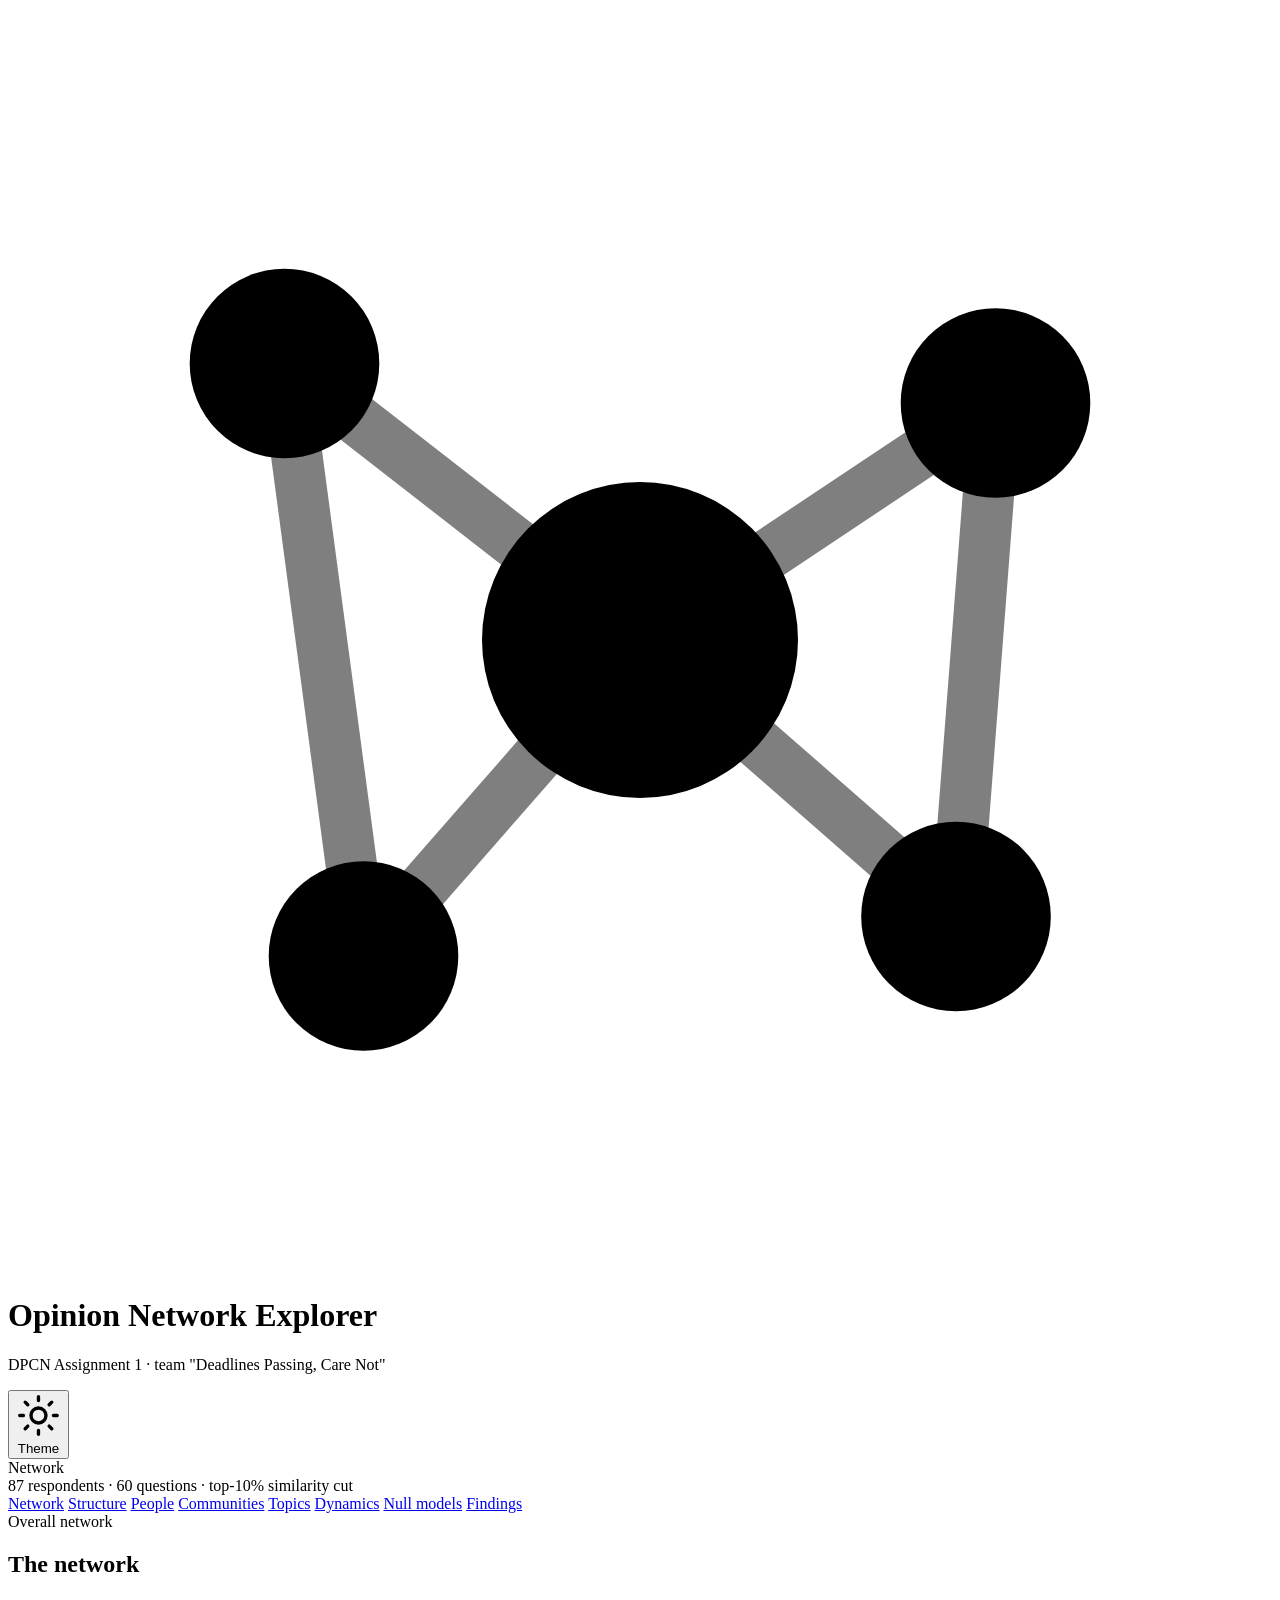
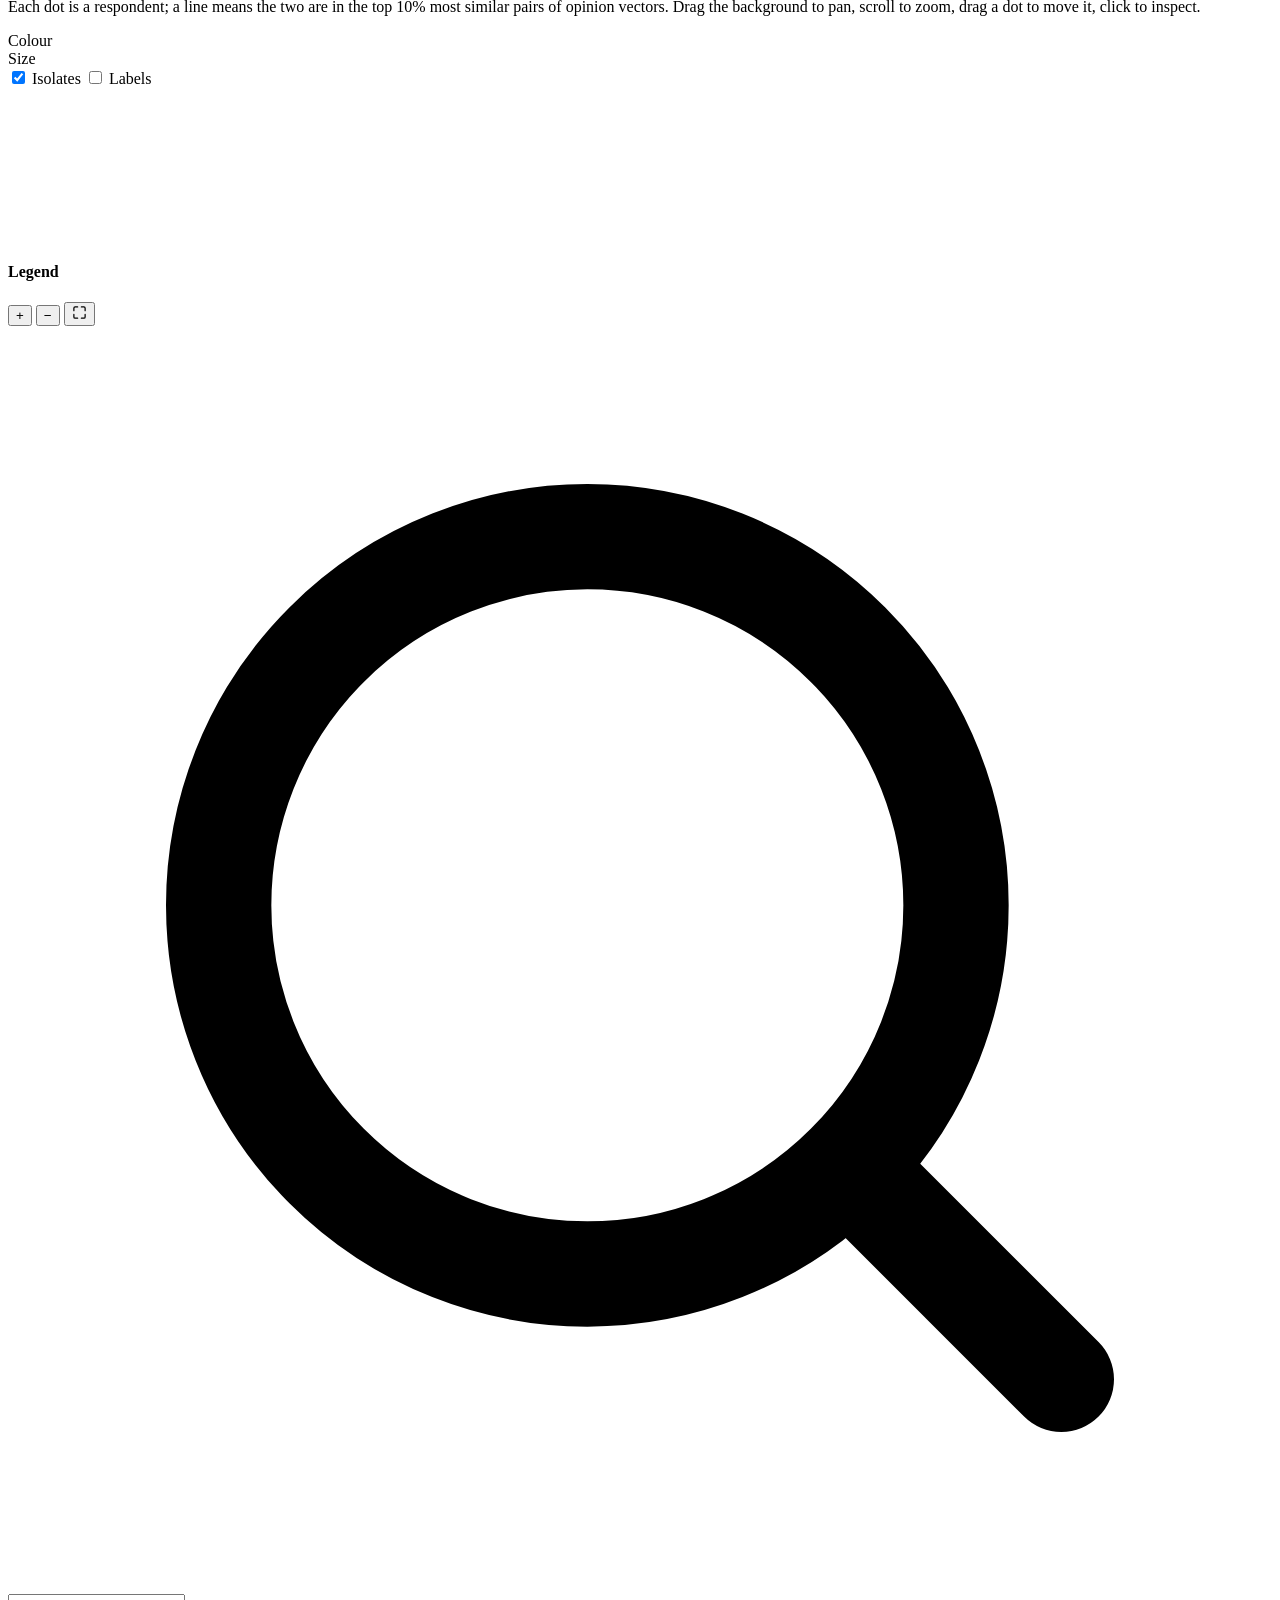
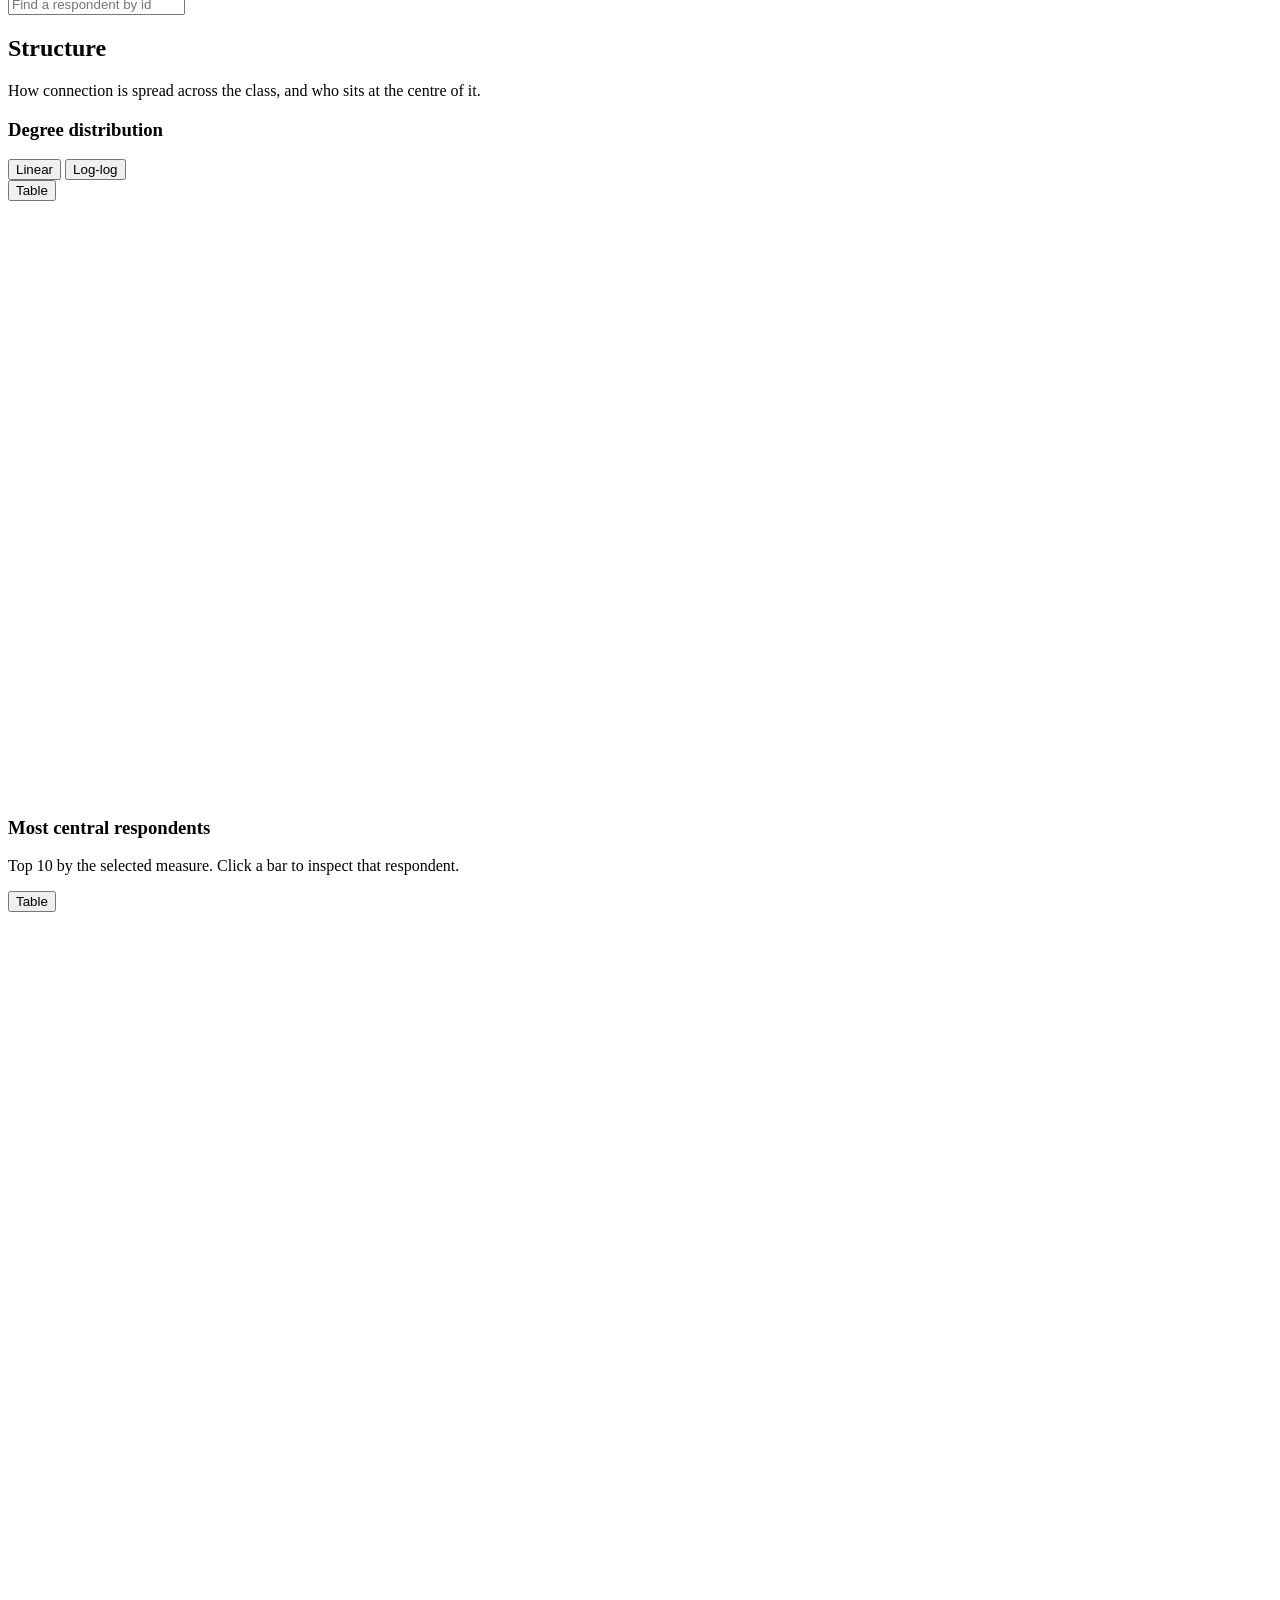
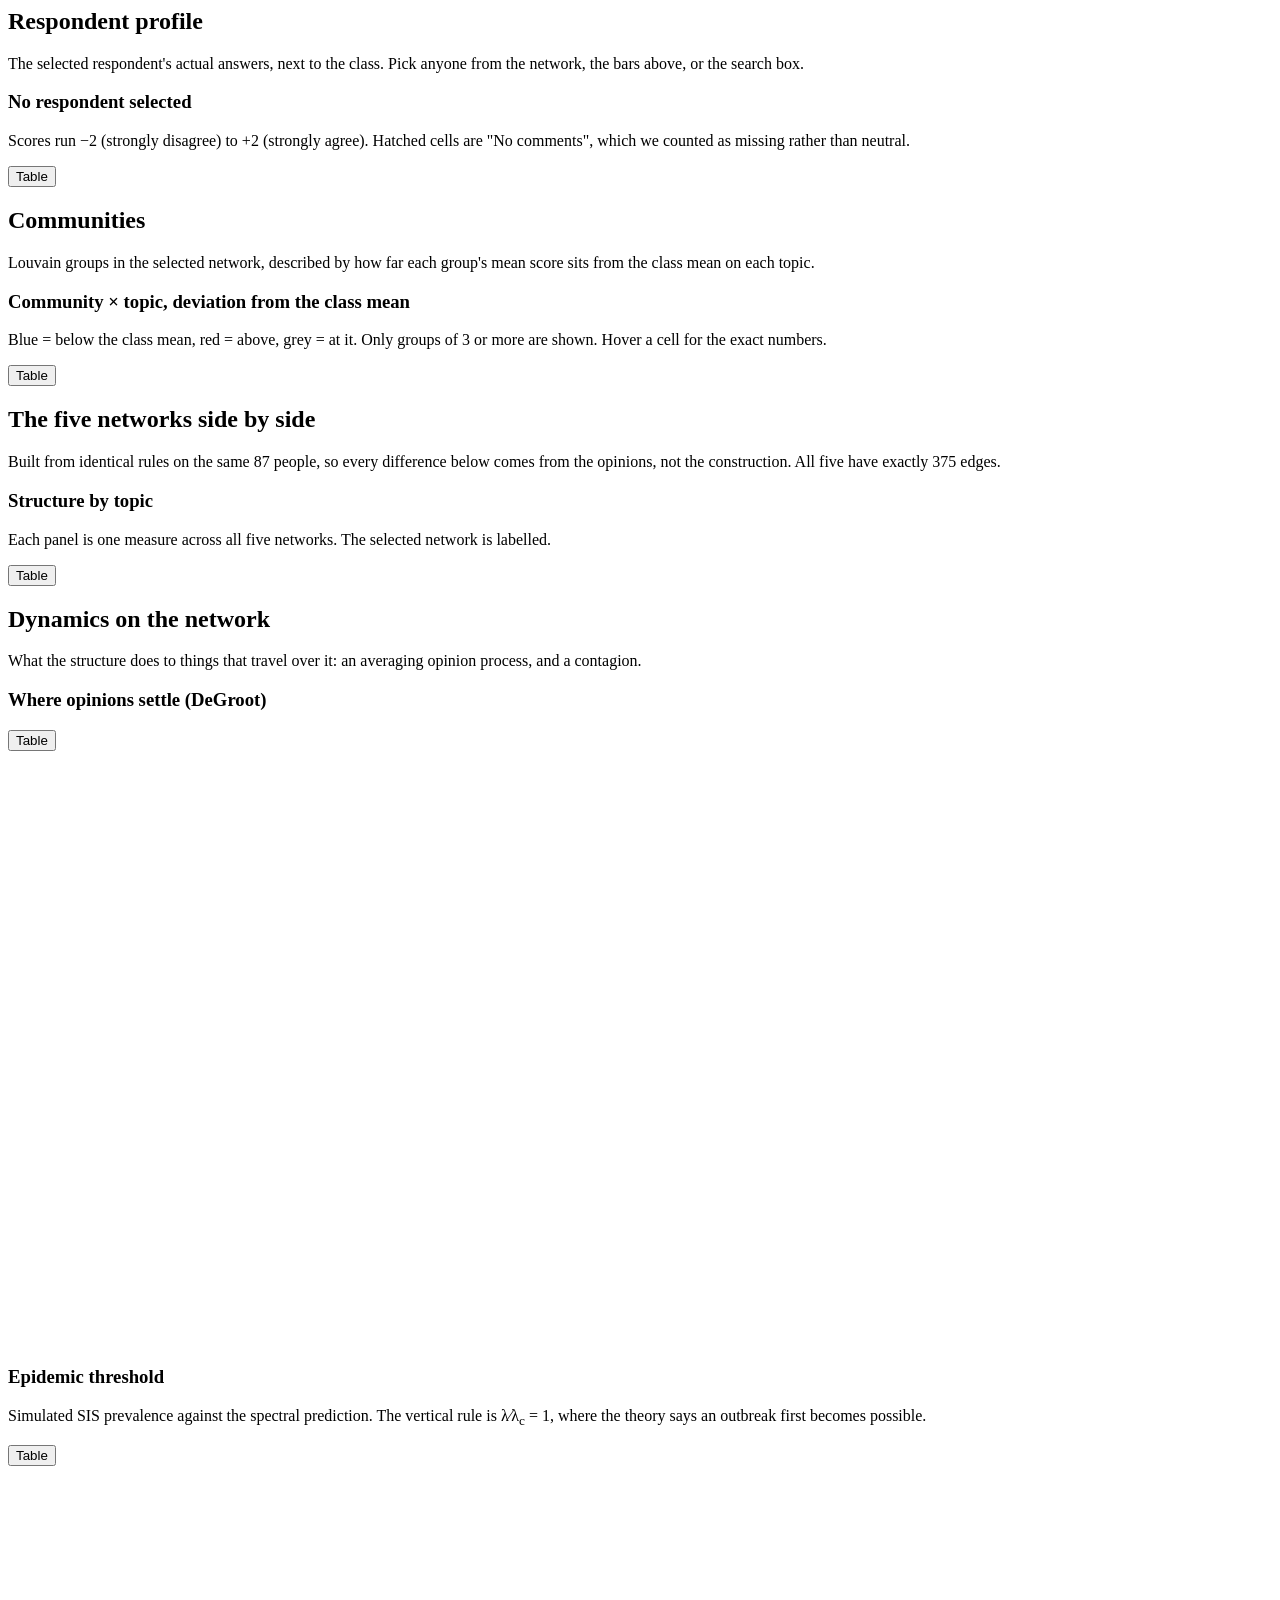
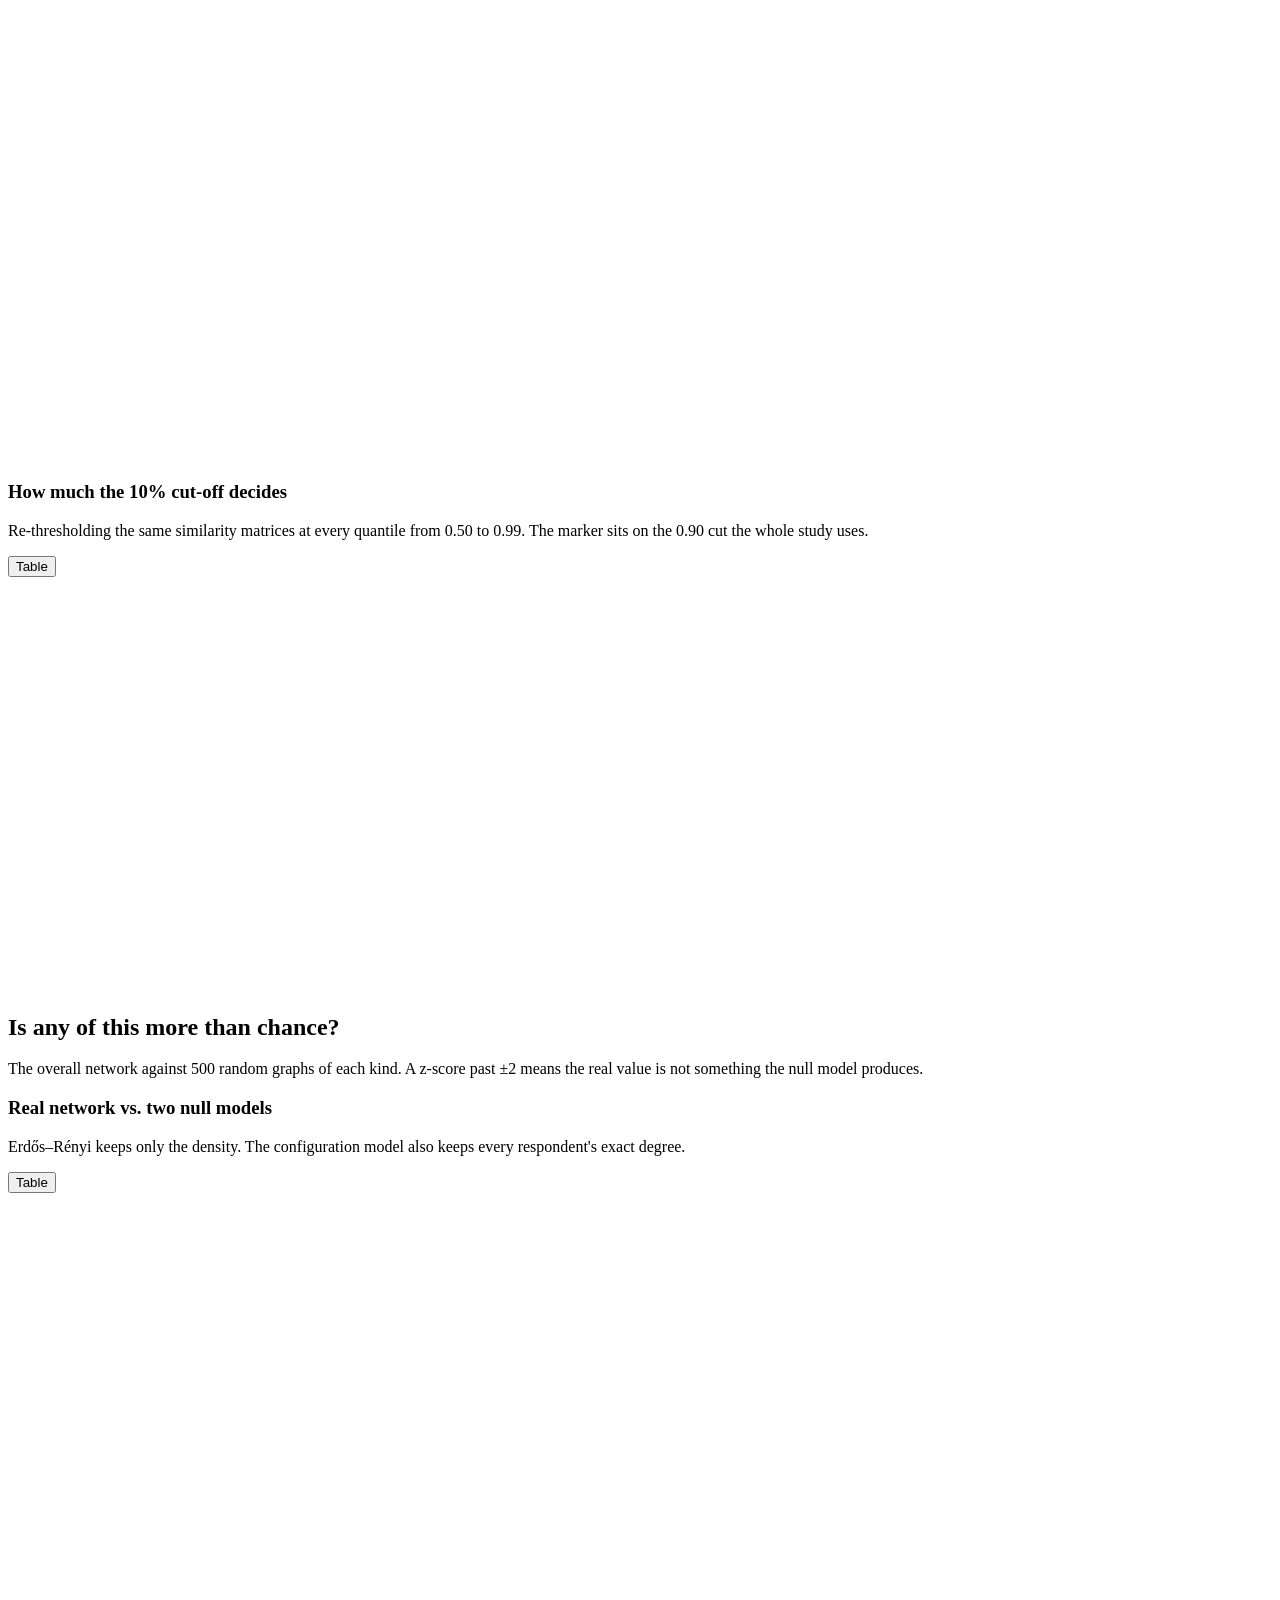
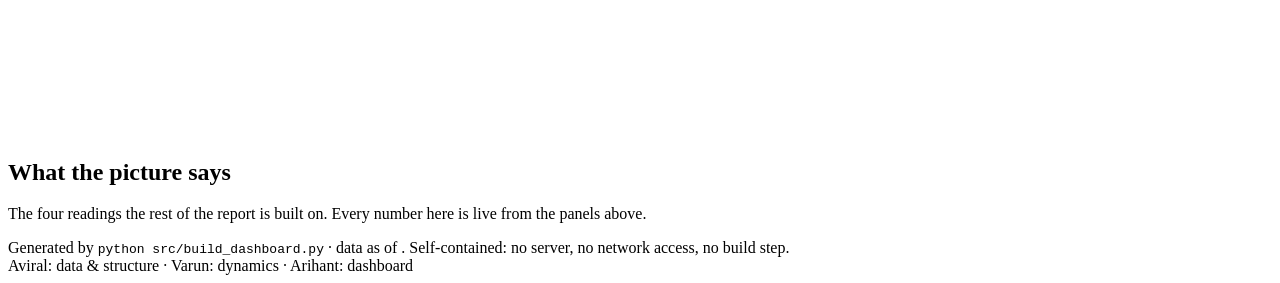
==== src/dashboard_template/index.template.html @ ab02c15d "Visualizations" ====
<!doctype html>
<html lang="en">
<head>
<meta charset="utf-8">
<meta name="viewport" content="width=device-width, initial-scale=1, viewport-fit=cover">
<title>Opinion Network Explorer</title>
<meta name="description" content="Interactive explorer for the class opinion-similarity networks: structure, centrality, communities and dynamics across five networks.">
<style>/*__STYLES__*/</style>
</head>
<body>

<header class="masthead">
  <div class="masthead__inner">
    <div class="masthead__top">
      <div class="wordmark">
        <svg class="wordmark__glyph" viewBox="0 0 32 32" aria-hidden="true">
          <g fill="none" stroke="currentColor" stroke-width="1.3" opacity="0.5">
            <path d="M16 16 L7 9 M16 16 L25 10 M16 16 L9 24 M16 16 L24 23 M7 9 L9 24 M25 10 L24 23"/>
          </g>
          <circle cx="16" cy="16" r="4" fill="var(--s1)"/>
          <circle cx="7" cy="9" r="2.4" fill="var(--s4)"/>
          <circle cx="25" cy="10" r="2.4" fill="var(--s5)"/>
          <circle cx="9" cy="24" r="2.4" fill="var(--s6)"/>
          <circle cx="24" cy="23" r="2.4" fill="var(--s1)"/>
        </svg>
        <div class="wordmark__text">
          <h1>Opinion Network Explorer</h1>
          <p>DPCN Assignment&nbsp;1 · team "Deadlines Passing, Care Not"</p>
        </div>
      </div>

      <div class="masthead__actions">
        <button class="btn btn--ghost" id="theme-toggle" type="button" title="Switch between light and dark">
          <svg viewBox="0 0 24 24" fill="none" stroke="currentColor" stroke-width="1.8" stroke-linecap="round" aria-hidden="true">
            <circle cx="12" cy="12" r="4"/><path d="M12 2v2M12 20v2M4.9 4.9l1.4 1.4M17.7 17.7l1.4 1.4M2 12h2M20 12h2M4.9 19.1l1.4-1.4M17.7 6.3l1.4-1.4"/>
          </svg>
          <span id="theme-label">Theme</span>
        </button>
      </div>
    </div>

    <!-- the one filter row: it scopes every number, chart and table below -->
    <div class="filterbar" role="group" aria-label="Network filter">
      <span class="filterbar__label">Network</span>
      <div class="netpicker" id="netpicker"></div>
      <span class="filterbar__label" style="margin-left:auto">87 respondents · 60 questions · top-10% similarity cut</span>
    </div>

    <nav class="subnav" id="subnav" aria-label="Sections">
      <a href="#explorer">Network</a>
      <a href="#structure">Structure</a>
      <a href="#people">People</a>
      <a href="#communities">Communities</a>
      <a href="#compare">Topics</a>
      <a href="#dynamics">Dynamics</a>
      <a href="#nullmodels">Null models</a>
      <a href="#findings">Findings</a>
    </nav>
  </div>
</header>

<main class="shell">

  <!-- ============================================================ -->
  <section class="hero">
    <div class="hero__lede">
      <div class="hero__eyebrow" id="hero-eyebrow">Overall network</div>
      <div class="hero__figure" id="hero-figure"></div>
      <p class="hero__caption" id="hero-caption"></p>
    </div>
    <div class="tiles" id="tiles"></div>
  </section>

  <!-- ============================================================ -->
  <section class="section" id="explorer">
    <div class="section__head">
      <h2>The network</h2>
      <p>Each dot is a respondent; a line means the two are in the top&nbsp;10% most similar pairs of opinion vectors. Drag the background to pan, scroll to zoom, drag a dot to move it, click to inspect.</p>
    </div>

    <div class="explorer">
      <div class="stage">
        <div class="stage__bar">
          <div class="stage__group">
            <span>Colour</span>
            <div class="seg" id="colour-mode" role="group" aria-label="Node colour"></div>
          </div>
          <div class="stage__group">
            <span>Size</span>
            <div class="seg" id="size-mode" role="group" aria-label="Node size"></div>
          </div>
          <div class="stage__group" style="margin-left:auto;gap:14px">
            <label class="switch"><input type="checkbox" id="toggle-isolates" checked> Isolates</label>
            <label class="switch"><input type="checkbox" id="toggle-labels"> Labels</label>
          </div>
        </div>

        <div class="stage__canvas" id="stage-canvas">
          <canvas id="graph" role="img" aria-label="Node-link diagram of the selected opinion network. The table under 'People' lists every respondent with the same values."></canvas>
          <div class="stage__legend" id="stage-legend">
            <h4 id="legend-title">Legend</h4>
            <div id="legend-body"></div>
          </div>
          <div class="stage__zoom">
            <button type="button" id="zoom-in" title="Zoom in" aria-label="Zoom in">+</button>
            <button type="button" id="zoom-out" title="Zoom out" aria-label="Zoom out">−</button>
            <button type="button" id="zoom-fit" title="Fit to view" aria-label="Fit to view"><svg viewBox="0 0 24 24" width="15" height="15" fill="none" stroke="currentColor" stroke-width="2" stroke-linecap="round" stroke-linejoin="round" aria-hidden="true"><path d="M9 3H5a2 2 0 0 0-2 2v4M15 3h4a2 2 0 0 1 2 2v4M9 21H5a2 2 0 0 1-2-2v-4M15 21h4a2 2 0 0 0 2-2v-4"/></svg></button>
          </div>
        </div>
      </div>

      <aside class="inspector" aria-label="Respondent inspector">
        <div class="inspector__search">
          <svg viewBox="0 0 24 24" fill="none" stroke="currentColor" stroke-width="2" stroke-linecap="round" aria-hidden="true">
            <circle cx="11" cy="11" r="7"/><path d="M20 20l-3.5-3.5"/>
          </svg>
          <input id="search" type="search" list="respondent-ids" placeholder="Find a respondent by id" autocomplete="off" aria-label="Find a respondent by id">
          <datalist id="respondent-ids"></datalist>
        </div>
        <div class="inspector__body" id="inspector-body"></div>
      </aside>
    </div>
  </section>

  <!-- ============================================================ -->
  <section class="section" id="structure">
    <div class="section__head">
      <h2>Structure</h2>
      <p>How connection is spread across the class, and who sits at the centre of it.</p>
    </div>

    <div class="grid grid--halves">
      <div class="card">
        <div class="card__head">
          <div>
            <h3>Degree distribution</h3>
            <p id="degree-sub"></p>
          </div>
          <div class="card__tools">
            <div class="seg" id="degree-scale" role="group" aria-label="Degree axis scale">
              <button type="button" data-scale="linear" aria-pressed="true">Linear</button>
              <button type="button" data-scale="log" aria-pressed="false">Log-log</button>
            </div>
            <button class="btn btn--ghost" type="button" data-table-for="degree-table" aria-pressed="false">Table</button>
          </div>
        </div>
        <svg class="chart" id="degree-chart" viewBox="0 0 640 300" preserveAspectRatio="xMidYMid meet" role="img"></svg>
        <div id="degree-table" hidden></div>
        <p class="note" id="degree-note"></p>
      </div>

      <div class="card">
        <div class="card__head">
          <div>
            <h3>Most central respondents</h3>
            <p>Top 10 by the selected measure. Click a bar to inspect that respondent.</p>
          </div>
          <div class="card__tools">
            <div class="seg" id="centrality-pick" role="group" aria-label="Centrality measure"></div>
            <button class="btn btn--ghost" type="button" data-table-for="central-table" aria-pressed="false">Table</button>
          </div>
        </div>
        <svg class="chart" id="central-chart" viewBox="0 0 640 340" preserveAspectRatio="xMidYMid meet" role="img"></svg>
        <div id="central-table" hidden></div>
        <p class="note" id="central-note"></p>
      </div>
    </div>
  </section>

  <!-- ============================================================ -->
  <section class="section" id="people">
    <div class="section__head">
      <h2>Respondent profile</h2>
      <p>The selected respondent's actual answers, next to the class. Pick anyone from the network, the bars above, or the search box.</p>
    </div>
    <div class="card">
      <div class="card__head">
        <div>
          <h3 id="profile-title">No respondent selected</h3>
          <p id="profile-sub">Scores run −2 (strongly disagree) to +2 (strongly agree). Hatched cells are "No comments", which we counted as missing rather than neutral.</p>
        </div>
        <div class="card__tools">
          <button class="btn btn--ghost" type="button" data-table-for="profile-table" aria-pressed="false">Table</button>
        </div>
      </div>
      <div class="heat-scroll"><div class="answers" id="profile-answers"></div></div>
      <div class="legend" id="profile-legend"></div>
      <div id="profile-table" hidden></div>
    </div>
  </section>

  <!-- ============================================================ -->
  <section class="section" id="communities">
    <div class="section__head">
      <h2>Communities</h2>
      <p>Louvain groups in the selected network, described by how far each group's mean score sits from the class mean on each topic.</p>
    </div>
    <div class="card">
      <div class="card__head">
        <div>
          <h3 id="heat-title">Community × topic, deviation from the class mean</h3>
          <p>Blue = below the class mean, red = above, grey = at it. Only groups of 3 or more are shown. Hover a cell for the exact numbers.</p>
        </div>
        <div class="card__tools">
          <button class="btn btn--ghost" type="button" data-table-for="heat-table" aria-pressed="false">Table</button>
        </div>
      </div>
      <div class="heat-scroll"><div class="heat" id="heat"></div></div>
      <div class="legend" id="heat-legend"></div>
      <div id="heat-table" hidden></div>
      <p class="note" id="heat-note"></p>
    </div>
  </section>

  <!-- ============================================================ -->
  <section class="section" id="compare">
    <div class="section__head">
      <h2>The five networks side by side</h2>
      <p>Built from identical rules on the same 87 people, so every difference below comes from the opinions, not the construction. All five have exactly 375 edges.</p>
    </div>
    <div class="card">
      <div class="card__head">
        <div>
          <h3>Structure by topic</h3>
          <p>Each panel is one measure across all five networks. The selected network is labelled.</p>
        </div>
        <div class="card__tools">
          <button class="btn btn--ghost" type="button" data-table-for="compare-table" aria-pressed="false">Table</button>
        </div>
      </div>
      <div class="grid" id="compare-grid" style="grid-template-columns:repeat(auto-fit,minmax(240px,1fr))"></div>
      <div id="compare-table" hidden></div>
      <p class="note" id="compare-note"></p>
    </div>
  </section>

  <!-- ============================================================ -->
  <section class="section" id="dynamics">
    <div class="section__head">
      <h2>Dynamics on the network</h2>
      <p>What the structure does to things that travel over it: an averaging opinion process, and a contagion.</p>
    </div>

    <div class="grid grid--halves">
      <div class="card">
        <div class="card__head">
          <div>
            <h3>Where opinions settle (DeGroot)</h3>
            <p id="degroot-sub"></p>
          </div>
          <div class="card__tools">
            <button class="btn btn--ghost" type="button" data-table-for="degroot-table" aria-pressed="false">Table</button>
          </div>
        </div>
        <svg class="chart" id="degroot-chart" viewBox="0 0 640 300" preserveAspectRatio="xMidYMid meet" role="img"></svg>
        <div id="degroot-table" hidden></div>
        <p class="note" id="degroot-note"></p>
      </div>

      <div class="card">
        <div class="card__head">
          <div>
            <h3>Epidemic threshold</h3>
            <p>Simulated SIS prevalence against the spectral prediction. The vertical rule is λ⁄λ<sub>c</sub> = 1, where the theory says an outbreak first becomes possible.</p>
          </div>
          <div class="card__tools">
            <button class="btn btn--ghost" type="button" data-table-for="sis-table" aria-pressed="false">Table</button>
          </div>
        </div>
        <svg class="chart" id="sis-chart" viewBox="0 0 640 300" preserveAspectRatio="xMidYMid meet" role="img"></svg>
        <div class="legend" id="sis-legend"></div>
        <div id="sis-table" hidden></div>
        <p class="note" id="sis-note"></p>
      </div>

      <div class="card grid--full">
        <div class="card__head">
          <div>
            <h3>How much the 10% cut-off decides</h3>
            <p>Re-thresholding the same similarity matrices at every quantile from 0.50 to 0.99. The marker sits on the 0.90 cut the whole study uses.</p>
          </div>
          <div class="card__tools">
            <div class="seg" id="sens-measure" role="group" aria-label="Sensitivity measure"></div>
            <button class="btn btn--ghost" type="button" data-table-for="sens-table" aria-pressed="false">Table</button>
          </div>
        </div>
        <svg class="chart chart--wide" id="sens-chart" viewBox="0 0 980 320" preserveAspectRatio="xMidYMid meet" role="img"></svg>
        <div class="legend" id="sens-legend"></div>
        <div id="sens-table" hidden></div>
        <p class="note" id="sens-note"></p>
      </div>
    </div>
  </section>

  <!-- ============================================================ -->
  <section class="section" id="nullmodels">
    <div class="section__head">
      <h2>Is any of this more than chance?</h2>
      <p>The overall network against 500 random graphs of each kind. A z-score past ±2 means the real value is not something the null model produces.</p>
    </div>
    <div class="card">
      <div class="card__head">
        <div>
          <h3>Real network vs. two null models</h3>
          <p>Erdős–Rényi keeps only the density. The configuration model also keeps every respondent's exact degree.</p>
        </div>
        <div class="card__tools">
          <button class="btn btn--ghost" type="button" data-table-for="null-table" aria-pressed="false">Table</button>
        </div>
      </div>
      <svg class="chart chart--wide" id="null-chart" viewBox="0 0 700 300" preserveAspectRatio="xMidYMid meet" role="img"></svg>
      <div class="legend" id="null-legend"></div>
      <div id="null-table" hidden></div>
      <p class="note" id="null-note"></p>
    </div>
  </section>

  <!-- ============================================================ -->
  <section class="section" id="findings">
    <div class="section__head">
      <h2>What the picture says</h2>
      <p>The four readings the rest of the report is built on. Every number here is live from the panels above.</p>
    </div>
    <div class="findings" id="findings-grid"></div>
  </section>

  <footer class="foot">
    <div>
      Generated by <code>python src/build_dashboard.py</code> · data as of <span id="stamp"></span>.
      Self-contained: no server, no network access, no build step.
    </div>
    <div>Aviral: data &amp; structure · Varun: dynamics · Arihant: dashboard</div>
  </footer>
</main>

<div class="tip" id="tip" role="status" aria-live="polite"></div>

<script id="payload" type="application/json">/*__DATA__*/</script>
<script>/*__APP__*/</script>
</body>
</html>
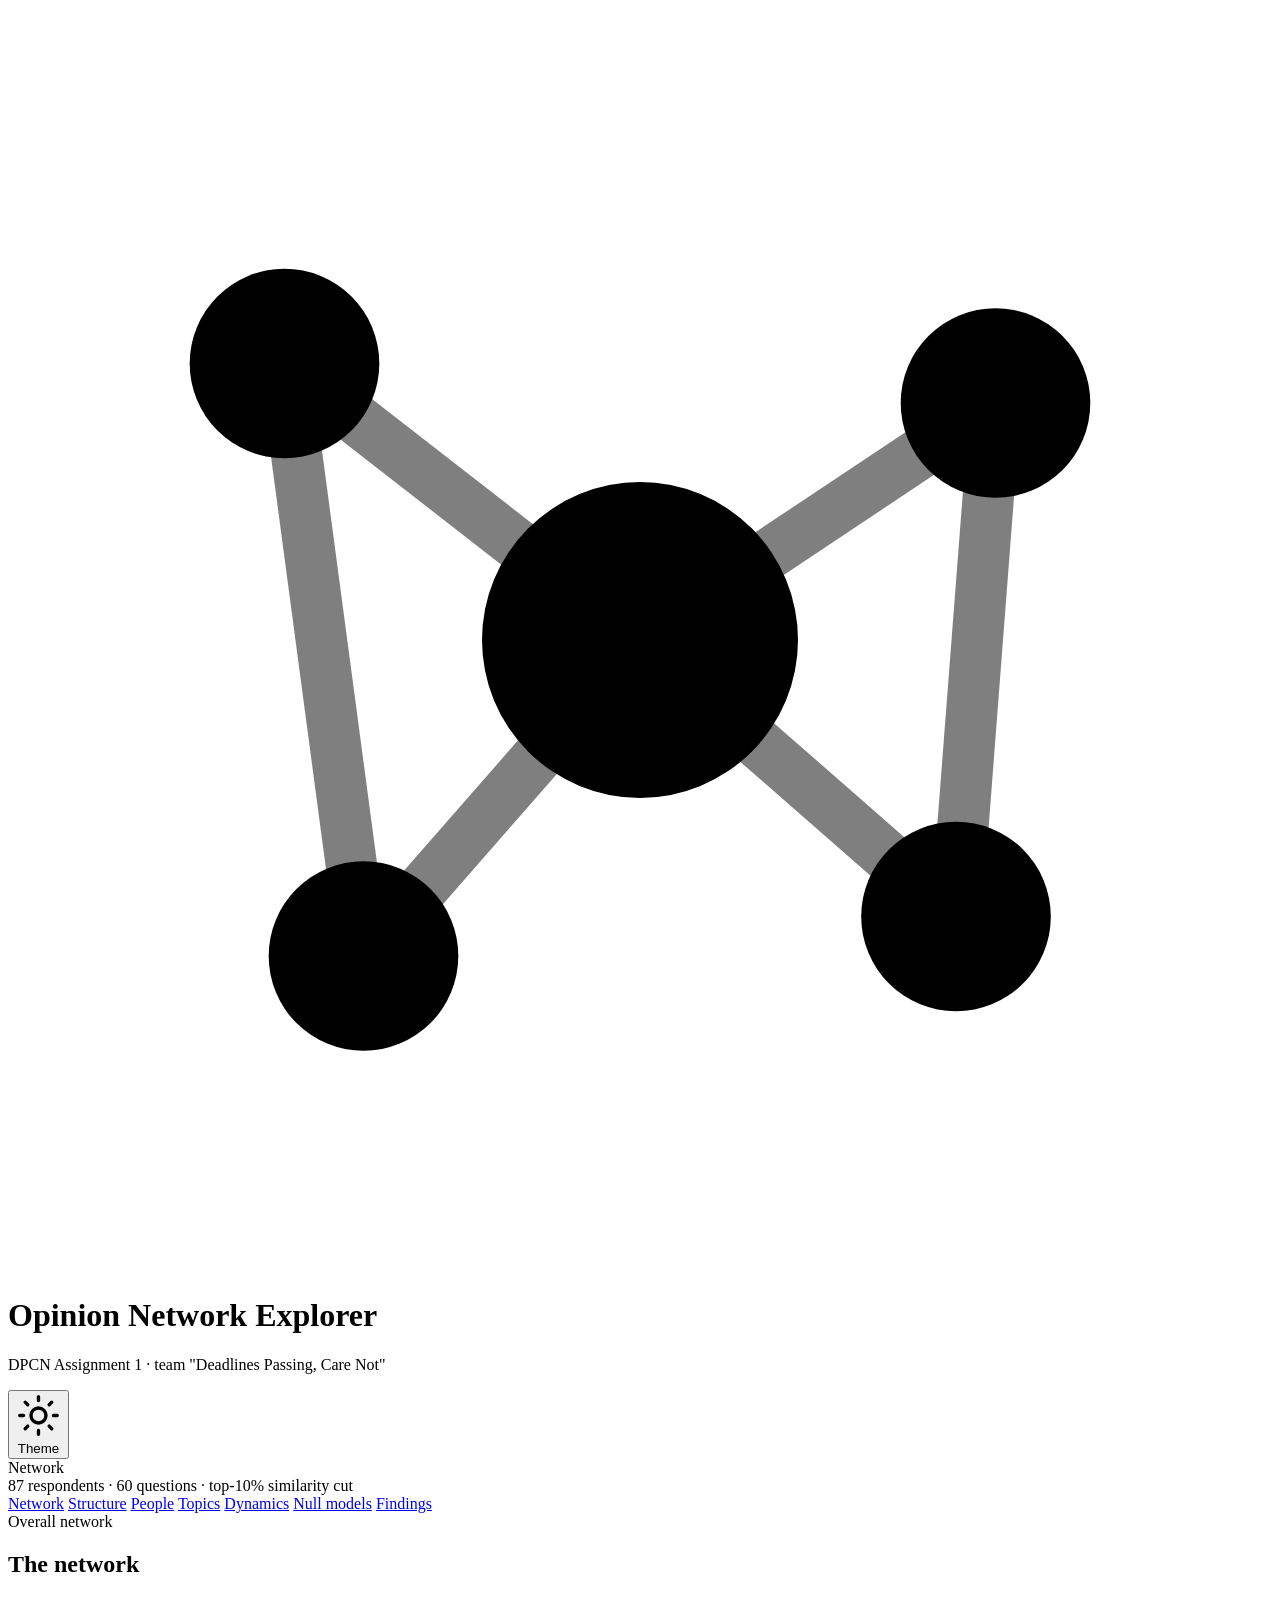
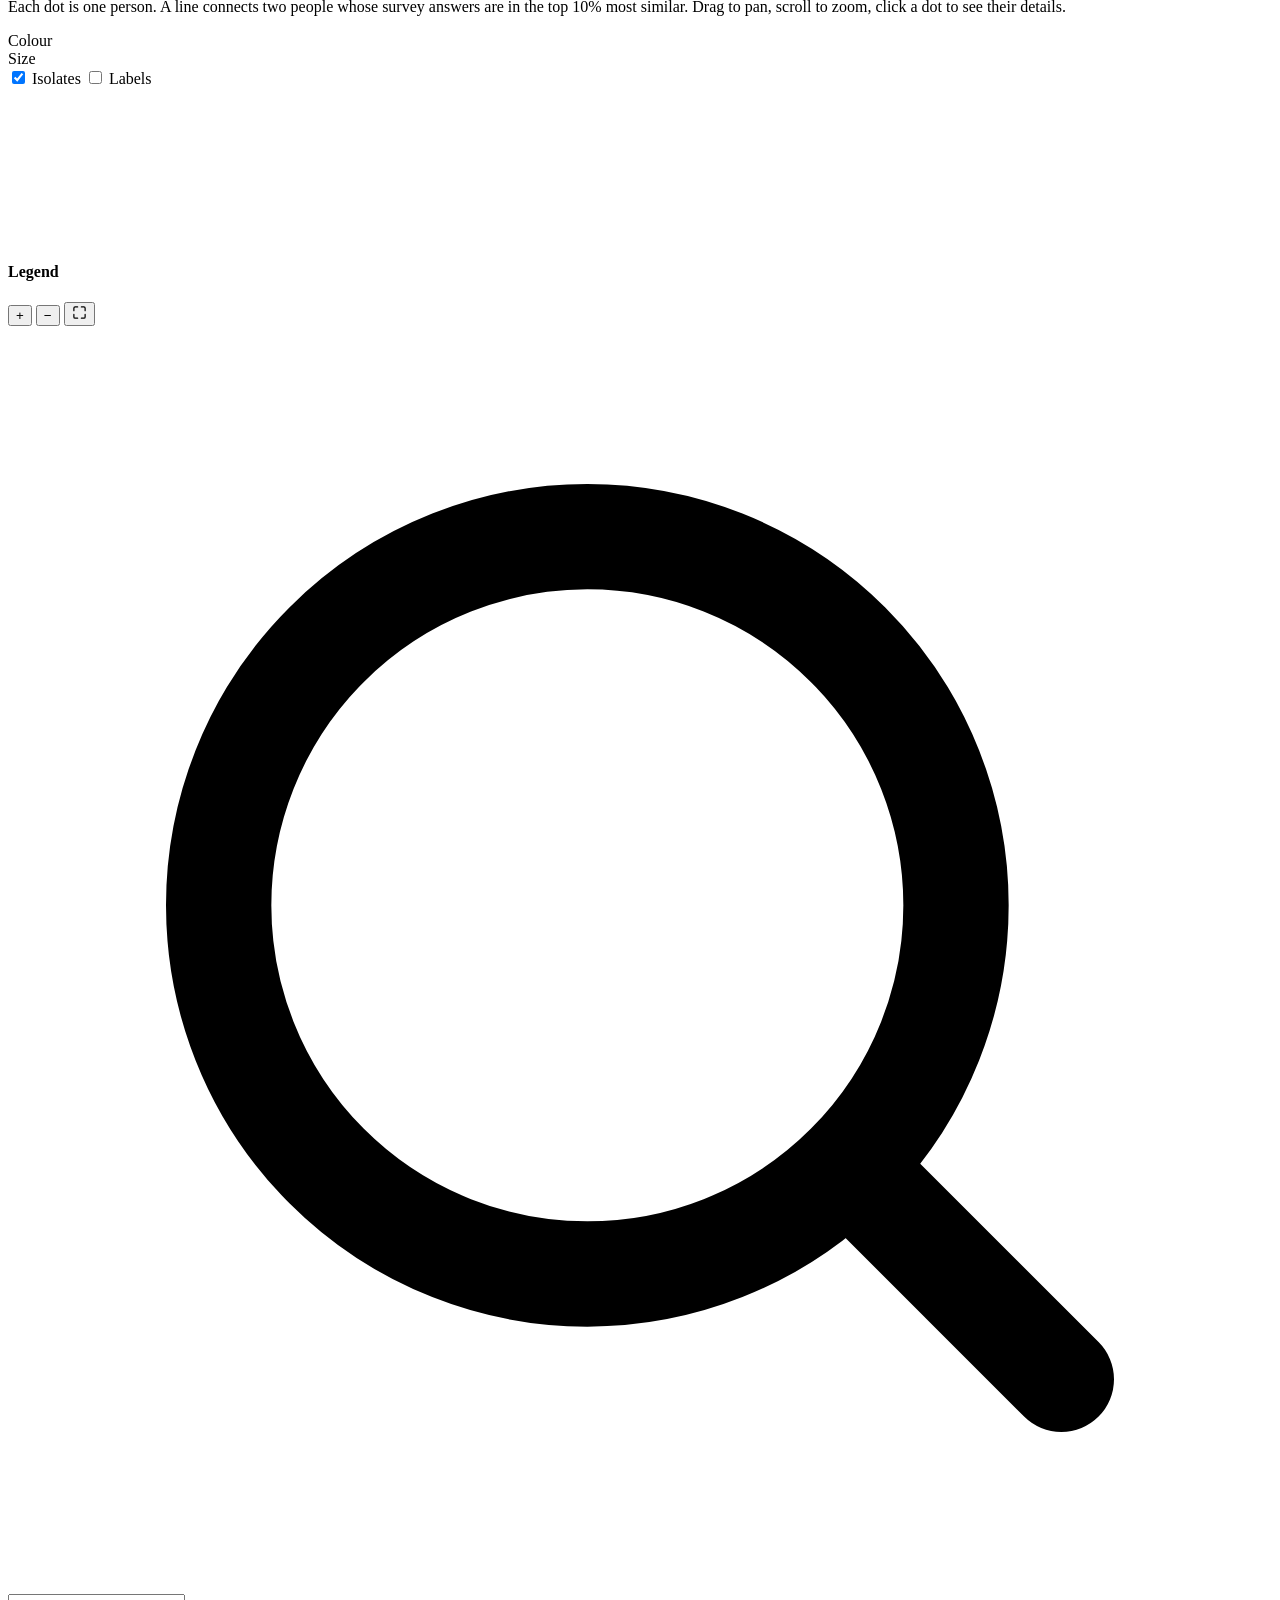
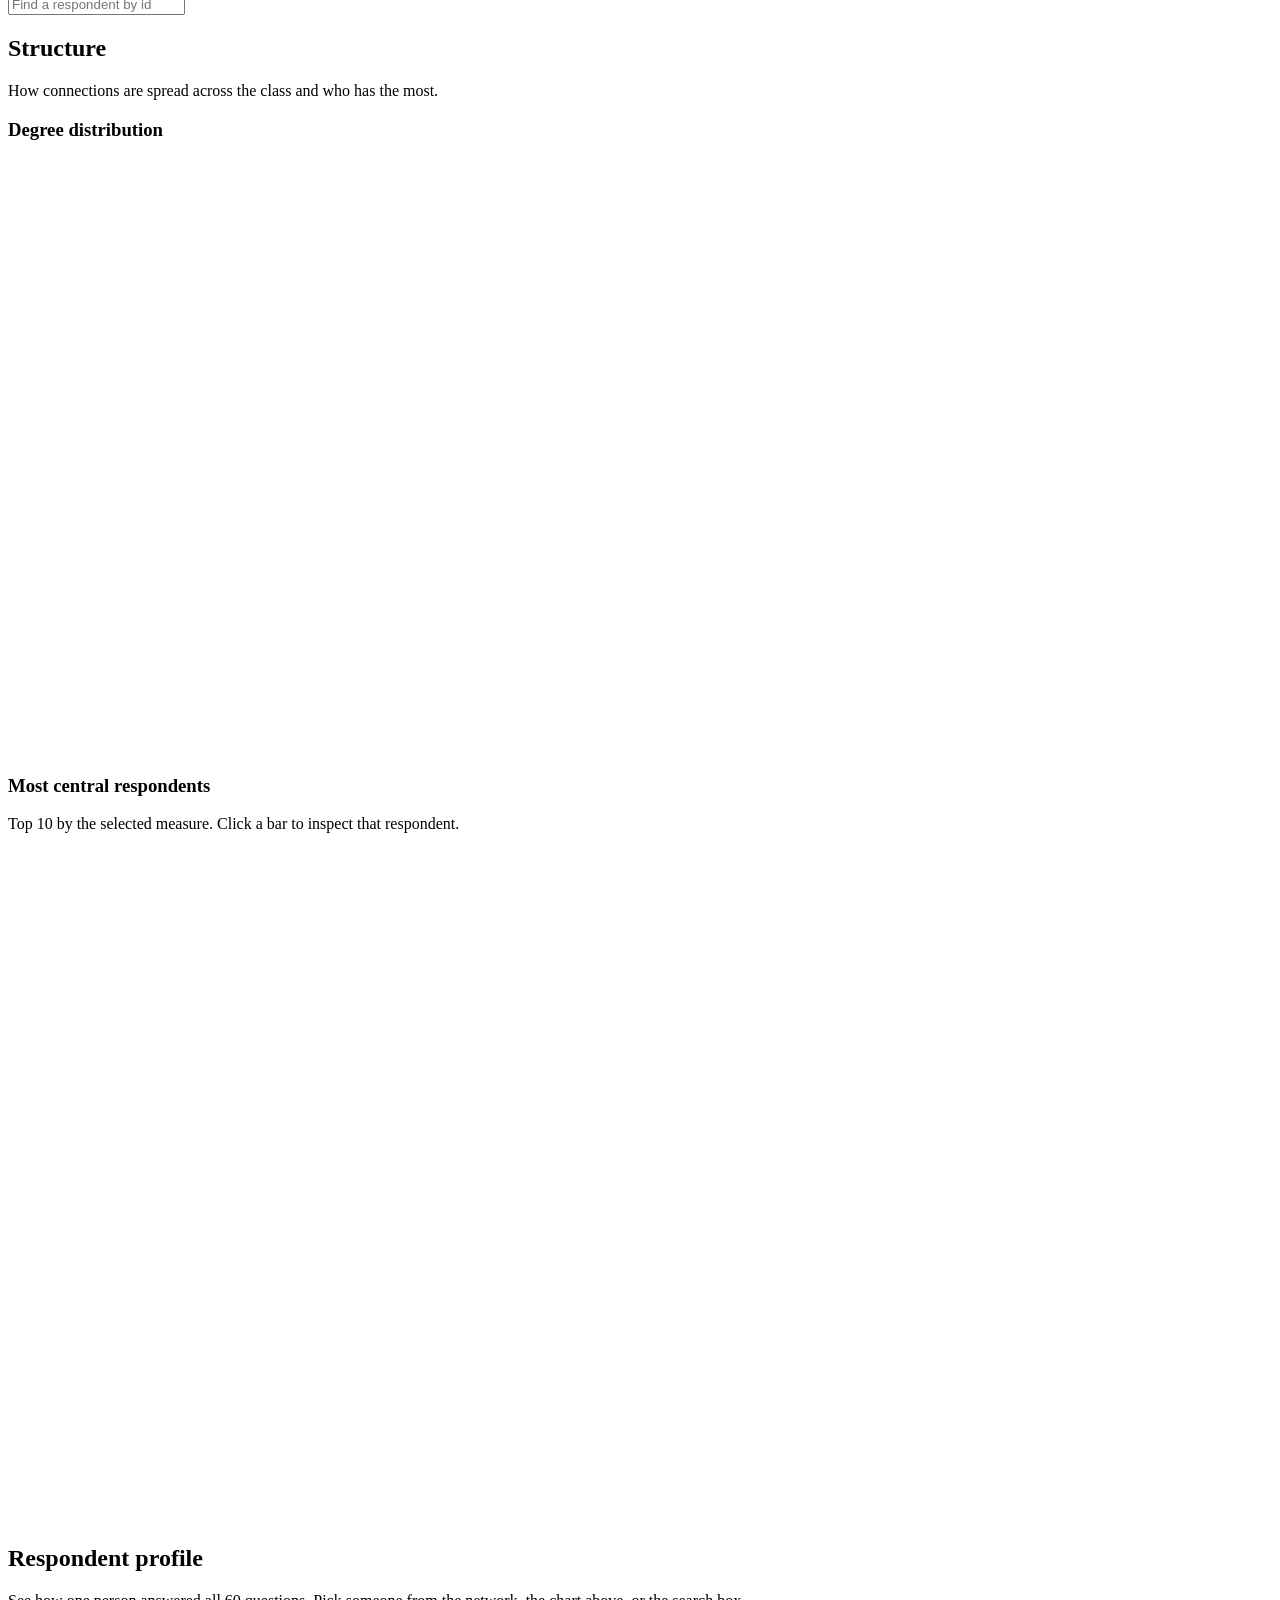
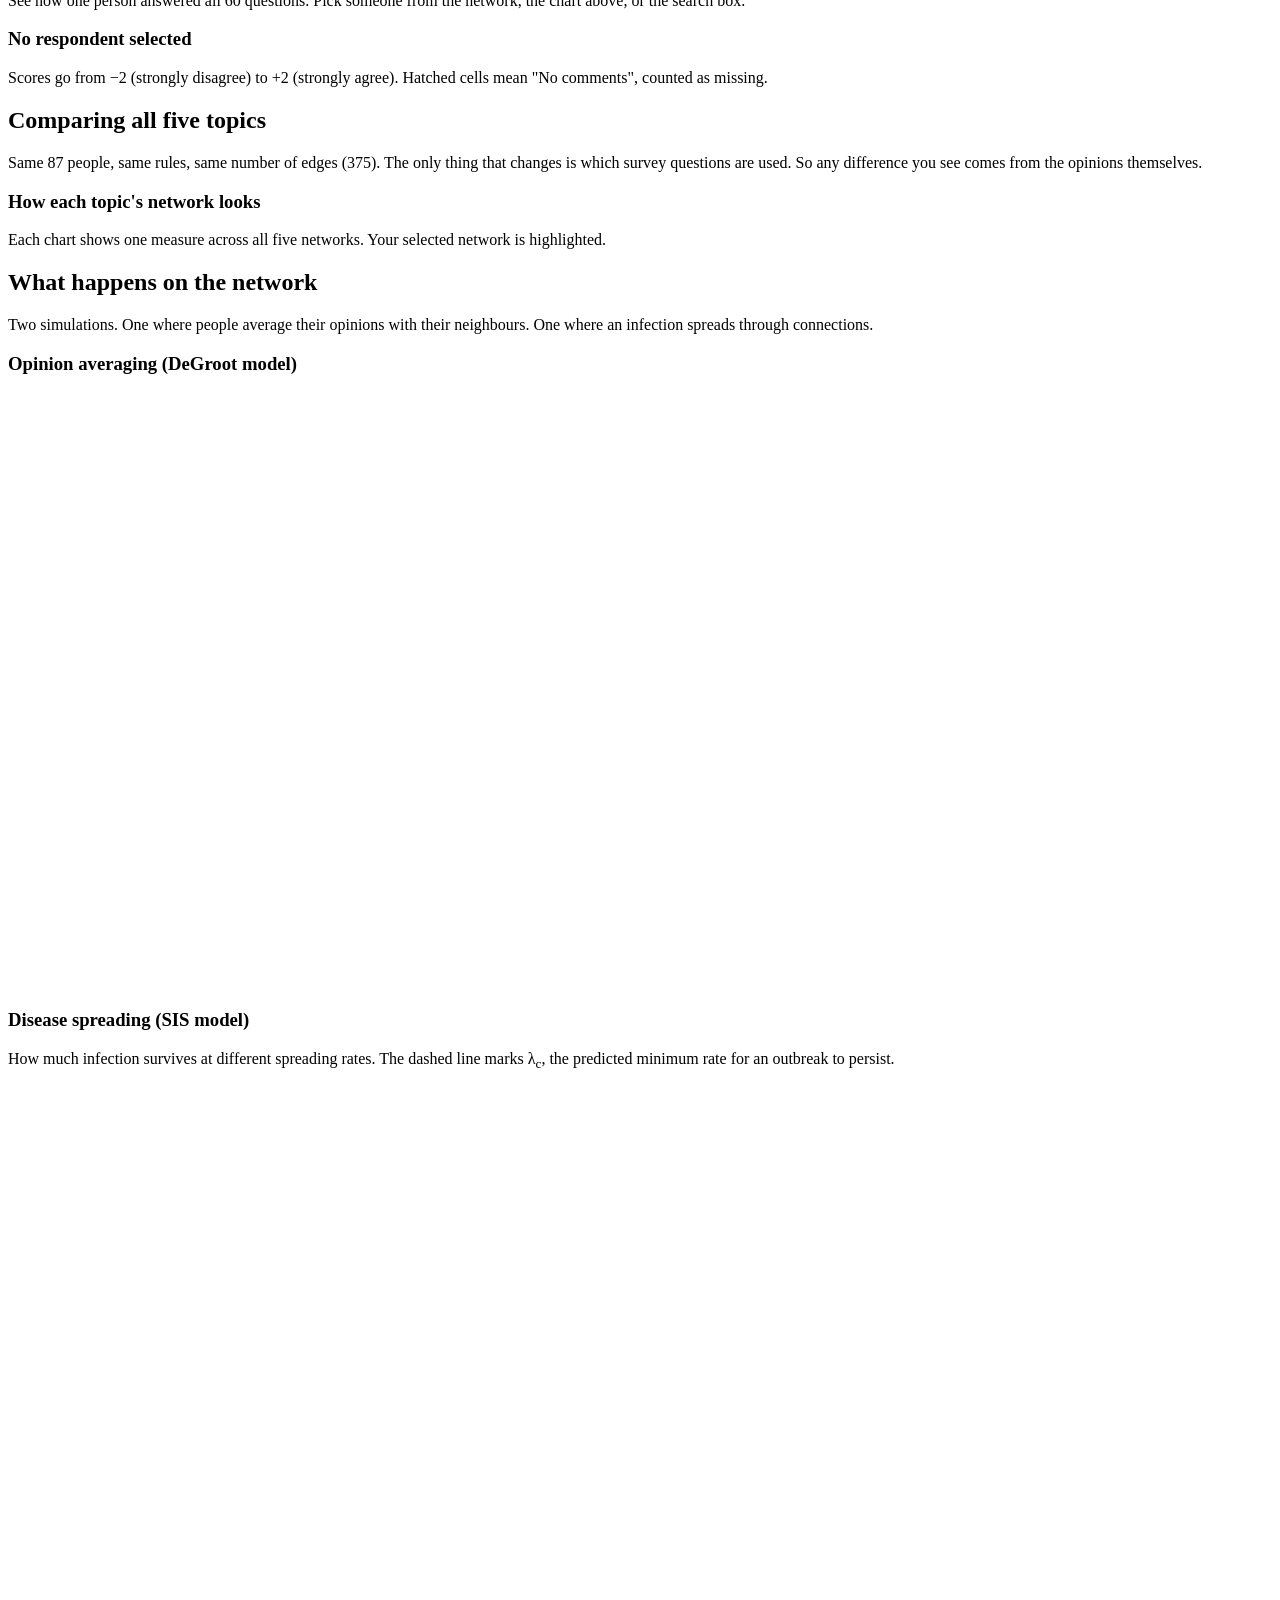
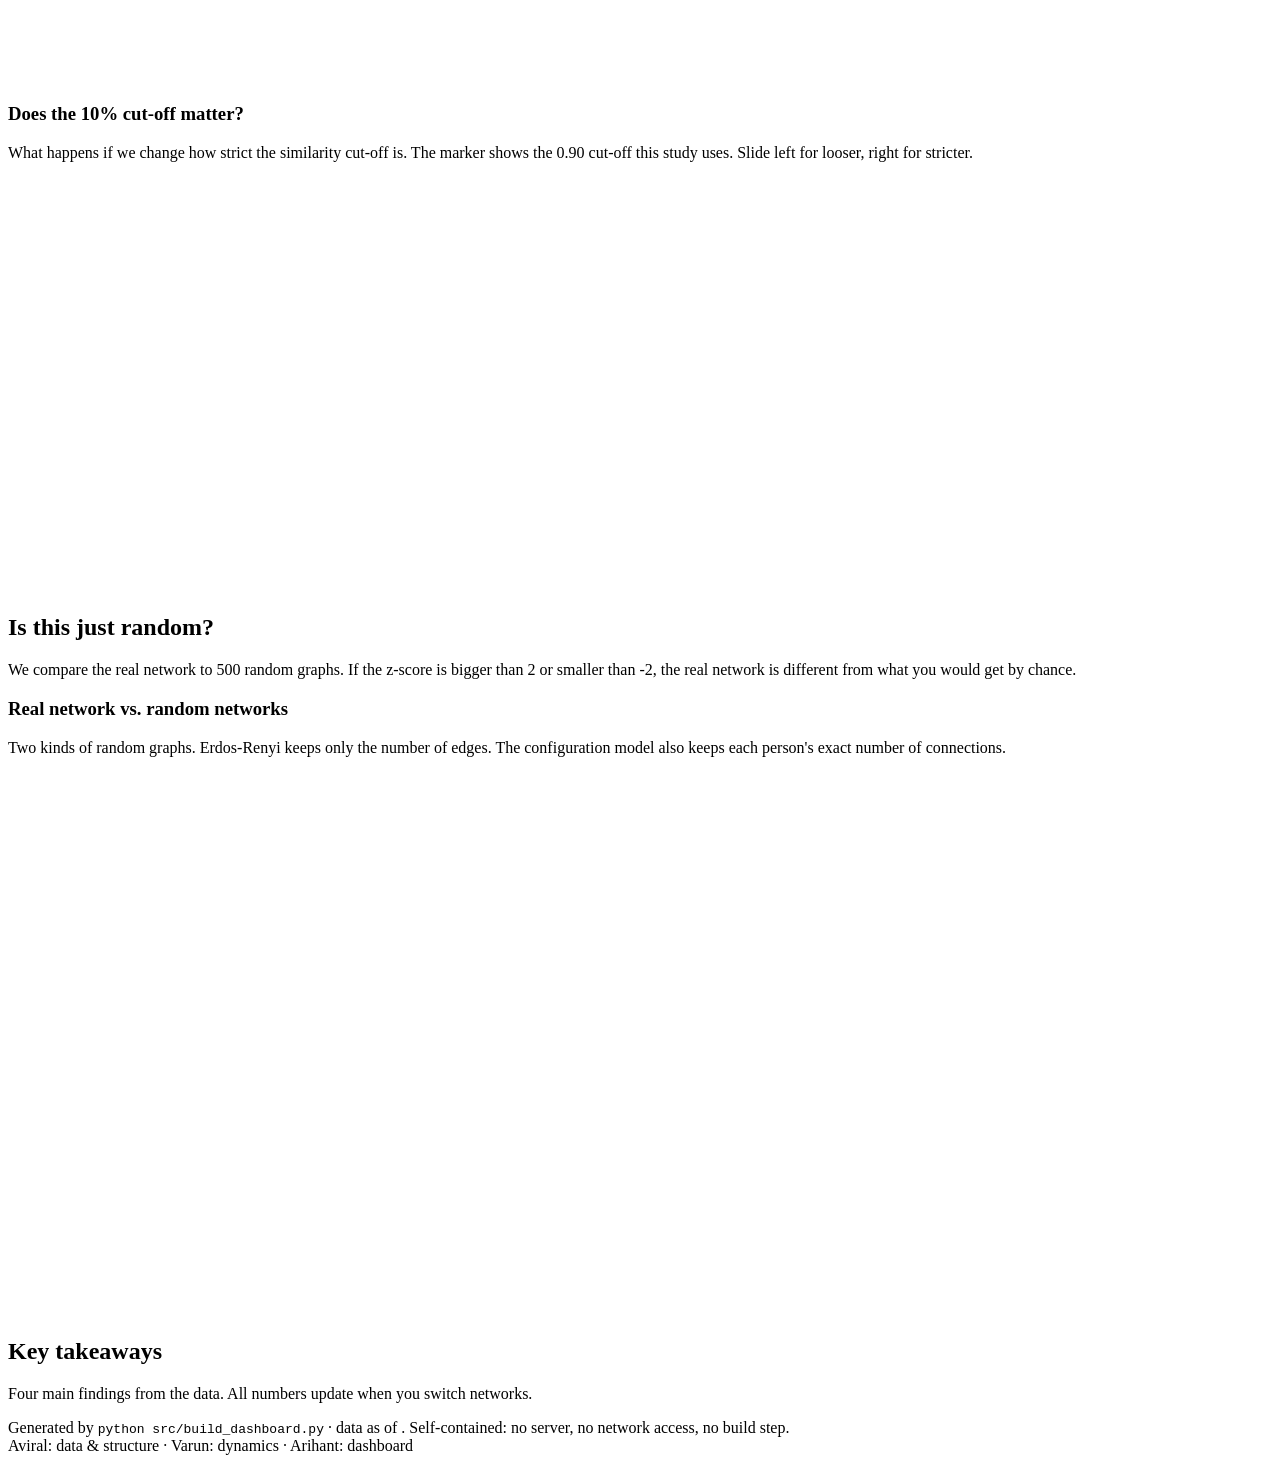
==== commit 53a81fb7: "Simplifying dashboard" ====
--- a/src/dashboard_template/index.template.html
+++ b/src/dashboard_template/index.template.html
@@ -4,7 +4,7 @@
 <meta charset="utf-8">
 <meta name="viewport" content="width=device-width, initial-scale=1, viewport-fit=cover">
 <title>Opinion Network Explorer</title>
-<meta name="description" content="Interactive explorer for the class opinion-similarity networks: structure, centrality, communities and dynamics across five networks.">
+<meta name="description" content="Interactive explorer for the class opinion-similarity networks: structure, centrality and dynamics across five networks.">
 <style>/*__STYLES__*/</style>
 </head>
 <body>
@@ -39,7 +39,6 @@
       </div>
     </div>
 
-    <!-- the one filter row: it scopes every number, chart and table below -->
     <div class="filterbar" role="group" aria-label="Network filter">
       <span class="filterbar__label">Network</span>
       <div class="netpicker" id="netpicker"></div>
@@ -50,7 +49,6 @@
       <a href="#explorer">Network</a>
       <a href="#structure">Structure</a>
       <a href="#people">People</a>
-      <a href="#communities">Communities</a>
       <a href="#compare">Topics</a>
       <a href="#dynamics">Dynamics</a>
       <a href="#nullmodels">Null models</a>
@@ -75,7 +73,7 @@
   <section class="section" id="explorer">
     <div class="section__head">
       <h2>The network</h2>
-      <p>Each dot is a respondent; a line means the two are in the top&nbsp;10% most similar pairs of opinion vectors. Drag the background to pan, scroll to zoom, drag a dot to move it, click to inspect.</p>
+      <p>Each dot is one person. A line connects two people whose survey answers are in the top 10% most similar. Drag to pan, scroll to zoom, click a dot to see their details.</p>
     </div>
 
     <div class="explorer">
@@ -96,7 +94,7 @@
         </div>
 
         <div class="stage__canvas" id="stage-canvas">
-          <canvas id="graph" role="img" aria-label="Node-link diagram of the selected opinion network. The table under 'People' lists every respondent with the same values."></canvas>
+          <canvas id="graph" role="img" aria-label="Node-link diagram of the selected opinion network."></canvas>
           <div class="stage__legend" id="stage-legend">
             <h4 id="legend-title">Legend</h4>
             <div id="legend-body"></div>
@@ -126,7 +124,7 @@
   <section class="section" id="structure">
     <div class="section__head">
       <h2>Structure</h2>
-      <p>How connection is spread across the class, and who sits at the centre of it.</p>
+      <p>How connections are spread across the class and who has the most.</p>
     </div>
 
     <div class="grid grid--halves">
@@ -136,16 +134,8 @@
             <h3>Degree distribution</h3>
             <p id="degree-sub"></p>
           </div>
-          <div class="card__tools">
-            <div class="seg" id="degree-scale" role="group" aria-label="Degree axis scale">
-              <button type="button" data-scale="linear" aria-pressed="true">Linear</button>
-              <button type="button" data-scale="log" aria-pressed="false">Log-log</button>
-            </div>
-            <button class="btn btn--ghost" type="button" data-table-for="degree-table" aria-pressed="false">Table</button>
-          </div>
         </div>
         <svg class="chart" id="degree-chart" viewBox="0 0 640 300" preserveAspectRatio="xMidYMid meet" role="img"></svg>
-        <div id="degree-table" hidden></div>
         <p class="note" id="degree-note"></p>
       </div>
 
@@ -157,11 +147,9 @@
           </div>
           <div class="card__tools">
             <div class="seg" id="centrality-pick" role="group" aria-label="Centrality measure"></div>
-            <button class="btn btn--ghost" type="button" data-table-for="central-table" aria-pressed="false">Table</button>
           </div>
         </div>
         <svg class="chart" id="central-chart" viewBox="0 0 640 340" preserveAspectRatio="xMidYMid meet" role="img"></svg>
-        <div id="central-table" hidden></div>
         <p class="note" id="central-note"></p>
       </div>
     </div>
@@ -171,146 +159,101 @@
   <section class="section" id="people">
     <div class="section__head">
       <h2>Respondent profile</h2>
-      <p>The selected respondent's actual answers, next to the class. Pick anyone from the network, the bars above, or the search box.</p>
+      <p>See how one person answered all 60 questions. Pick someone from the network, the chart above, or the search box.</p>
     </div>
     <div class="card">
       <div class="card__head">
         <div>
           <h3 id="profile-title">No respondent selected</h3>
-          <p id="profile-sub">Scores run −2 (strongly disagree) to +2 (strongly agree). Hatched cells are "No comments", which we counted as missing rather than neutral.</p>
-        </div>
-        <div class="card__tools">
-          <button class="btn btn--ghost" type="button" data-table-for="profile-table" aria-pressed="false">Table</button>
+          <p id="profile-sub">Scores go from −2 (strongly disagree) to +2 (strongly agree). Hatched cells mean "No comments", counted as missing.</p>
         </div>
       </div>
       <div class="heat-scroll"><div class="answers" id="profile-answers"></div></div>
       <div class="legend" id="profile-legend"></div>
-      <div id="profile-table" hidden></div>
-    </div>
-  </section>
-
-  <!-- ============================================================ -->
-  <section class="section" id="communities">
-    <div class="section__head">
-      <h2>Communities</h2>
-      <p>Louvain groups in the selected network, described by how far each group's mean score sits from the class mean on each topic.</p>
+    </div>
+  </section>
+
+  <!-- ============================================================ -->
+  <section class="section" id="compare">
+    <div class="section__head">
+      <h2>Comparing all five topics</h2>
+      <p>Same 87 people, same rules, same number of edges (375). The only thing that changes is which survey questions are used. So any difference you see comes from the opinions themselves.</p>
     </div>
     <div class="card">
       <div class="card__head">
         <div>
-          <h3 id="heat-title">Community × topic, deviation from the class mean</h3>
-          <p>Blue = below the class mean, red = above, grey = at it. Only groups of 3 or more are shown. Hover a cell for the exact numbers.</p>
-        </div>
-        <div class="card__tools">
-          <button class="btn btn--ghost" type="button" data-table-for="heat-table" aria-pressed="false">Table</button>
-        </div>
-      </div>
-      <div class="heat-scroll"><div class="heat" id="heat"></div></div>
-      <div class="legend" id="heat-legend"></div>
-      <div id="heat-table" hidden></div>
-      <p class="note" id="heat-note"></p>
-    </div>
-  </section>
-
-  <!-- ============================================================ -->
-  <section class="section" id="compare">
-    <div class="section__head">
-      <h2>The five networks side by side</h2>
-      <p>Built from identical rules on the same 87 people, so every difference below comes from the opinions, not the construction. All five have exactly 375 edges.</p>
+          <h3>How each topic's network looks</h3>
+          <p>Each chart shows one measure across all five networks. Your selected network is highlighted.</p>
+        </div>
+      </div>
+      <div class="grid" id="compare-grid" style="grid-template-columns:repeat(auto-fit,minmax(240px,1fr))"></div>
+      <p class="note" id="compare-note"></p>
+    </div>
+  </section>
+
+  <!-- ============================================================ -->
+  <section class="section" id="dynamics">
+    <div class="section__head">
+      <h2>What happens on the network</h2>
+      <p>Two simulations. One where people average their opinions with their neighbours. One where an infection spreads through connections.</p>
+    </div>
+
+    <div class="grid grid--halves">
+      <div class="card">
+        <div class="card__head">
+          <div>
+            <h3>Opinion averaging (DeGroot model)</h3>
+            <p id="degroot-sub"></p>
+          </div>
+        </div>
+        <svg class="chart" id="degroot-chart" viewBox="0 0 640 300" preserveAspectRatio="xMidYMid meet" role="img"></svg>
+        <p class="note" id="degroot-note"></p>
+      </div>
+
+      <div class="card">
+        <div class="card__head">
+          <div>
+            <h3>Disease spreading (SIS model)</h3>
+            <p>How much infection survives at different spreading rates. The dashed line marks &lambda;<sub>c</sub>, the predicted minimum rate for an outbreak to persist.</p>
+          </div>
+        </div>
+        <svg class="chart" id="sis-chart" viewBox="0 0 640 300" preserveAspectRatio="xMidYMid meet" role="img"></svg>
+        <div class="legend" id="sis-legend"></div>
+        <p class="note" id="sis-note"></p>
+      </div>
+
+      <div class="card grid--full">
+        <div class="card__head">
+          <div>
+            <h3>Does the 10% cut-off matter?</h3>
+            <p>What happens if we change how strict the similarity cut-off is. The marker shows the 0.90 cut-off this study uses. Slide left for looser, right for stricter.</p>
+          </div>
+          <div class="card__tools">
+            <div class="seg" id="sens-measure" role="group" aria-label="Sensitivity measure"></div>
+          </div>
+        </div>
+        <svg class="chart chart--wide" id="sens-chart" viewBox="0 0 980 320" preserveAspectRatio="xMidYMid meet" role="img"></svg>
+        <div class="legend" id="sens-legend"></div>
+        <p class="note" id="sens-note"></p>
+      </div>
+    </div>
+  </section>
+
+  <!-- ============================================================ -->
+  <section class="section" id="nullmodels">
+    <div class="section__head">
+      <h2>Is this just random?</h2>
+      <p>We compare the real network to 500 random graphs. If the z-score is bigger than 2 or smaller than -2, the real network is different from what you would get by chance.</p>
     </div>
     <div class="card">
       <div class="card__head">
         <div>
-          <h3>Structure by topic</h3>
-          <p>Each panel is one measure across all five networks. The selected network is labelled.</p>
-        </div>
-        <div class="card__tools">
-          <button class="btn btn--ghost" type="button" data-table-for="compare-table" aria-pressed="false">Table</button>
-        </div>
-      </div>
-      <div class="grid" id="compare-grid" style="grid-template-columns:repeat(auto-fit,minmax(240px,1fr))"></div>
-      <div id="compare-table" hidden></div>
-      <p class="note" id="compare-note"></p>
-    </div>
-  </section>
-
-  <!-- ============================================================ -->
-  <section class="section" id="dynamics">
-    <div class="section__head">
-      <h2>Dynamics on the network</h2>
-      <p>What the structure does to things that travel over it: an averaging opinion process, and a contagion.</p>
-    </div>
-
-    <div class="grid grid--halves">
-      <div class="card">
-        <div class="card__head">
-          <div>
-            <h3>Where opinions settle (DeGroot)</h3>
-            <p id="degroot-sub"></p>
-          </div>
-          <div class="card__tools">
-            <button class="btn btn--ghost" type="button" data-table-for="degroot-table" aria-pressed="false">Table</button>
-          </div>
-        </div>
-        <svg class="chart" id="degroot-chart" viewBox="0 0 640 300" preserveAspectRatio="xMidYMid meet" role="img"></svg>
-        <div id="degroot-table" hidden></div>
-        <p class="note" id="degroot-note"></p>
-      </div>
-
-      <div class="card">
-        <div class="card__head">
-          <div>
-            <h3>Epidemic threshold</h3>
-            <p>Simulated SIS prevalence against the spectral prediction. The vertical rule is λ⁄λ<sub>c</sub> = 1, where the theory says an outbreak first becomes possible.</p>
-          </div>
-          <div class="card__tools">
-            <button class="btn btn--ghost" type="button" data-table-for="sis-table" aria-pressed="false">Table</button>
-          </div>
-        </div>
-        <svg class="chart" id="sis-chart" viewBox="0 0 640 300" preserveAspectRatio="xMidYMid meet" role="img"></svg>
-        <div class="legend" id="sis-legend"></div>
-        <div id="sis-table" hidden></div>
-        <p class="note" id="sis-note"></p>
-      </div>
-
-      <div class="card grid--full">
-        <div class="card__head">
-          <div>
-            <h3>How much the 10% cut-off decides</h3>
-            <p>Re-thresholding the same similarity matrices at every quantile from 0.50 to 0.99. The marker sits on the 0.90 cut the whole study uses.</p>
-          </div>
-          <div class="card__tools">
-            <div class="seg" id="sens-measure" role="group" aria-label="Sensitivity measure"></div>
-            <button class="btn btn--ghost" type="button" data-table-for="sens-table" aria-pressed="false">Table</button>
-          </div>
-        </div>
-        <svg class="chart chart--wide" id="sens-chart" viewBox="0 0 980 320" preserveAspectRatio="xMidYMid meet" role="img"></svg>
-        <div class="legend" id="sens-legend"></div>
-        <div id="sens-table" hidden></div>
-        <p class="note" id="sens-note"></p>
-      </div>
-    </div>
-  </section>
-
-  <!-- ============================================================ -->
-  <section class="section" id="nullmodels">
-    <div class="section__head">
-      <h2>Is any of this more than chance?</h2>
-      <p>The overall network against 500 random graphs of each kind. A z-score past ±2 means the real value is not something the null model produces.</p>
-    </div>
-    <div class="card">
-      <div class="card__head">
-        <div>
-          <h3>Real network vs. two null models</h3>
-          <p>Erdős–Rényi keeps only the density. The configuration model also keeps every respondent's exact degree.</p>
-        </div>
-        <div class="card__tools">
-          <button class="btn btn--ghost" type="button" data-table-for="null-table" aria-pressed="false">Table</button>
+          <h3>Real network vs. random networks</h3>
+          <p>Two kinds of random graphs. Erdos-Renyi keeps only the number of edges. The configuration model also keeps each person's exact number of connections.</p>
         </div>
       </div>
       <svg class="chart chart--wide" id="null-chart" viewBox="0 0 700 300" preserveAspectRatio="xMidYMid meet" role="img"></svg>
       <div class="legend" id="null-legend"></div>
-      <div id="null-table" hidden></div>
       <p class="note" id="null-note"></p>
     </div>
   </section>
@@ -318,8 +261,8 @@
   <!-- ============================================================ -->
   <section class="section" id="findings">
     <div class="section__head">
-      <h2>What the picture says</h2>
-      <p>The four readings the rest of the report is built on. Every number here is live from the panels above.</p>
+      <h2>Key takeaways</h2>
+      <p>Four main findings from the data. All numbers update when you switch networks.</p>
     </div>
     <div class="findings" id="findings-grid"></div>
   </section>
